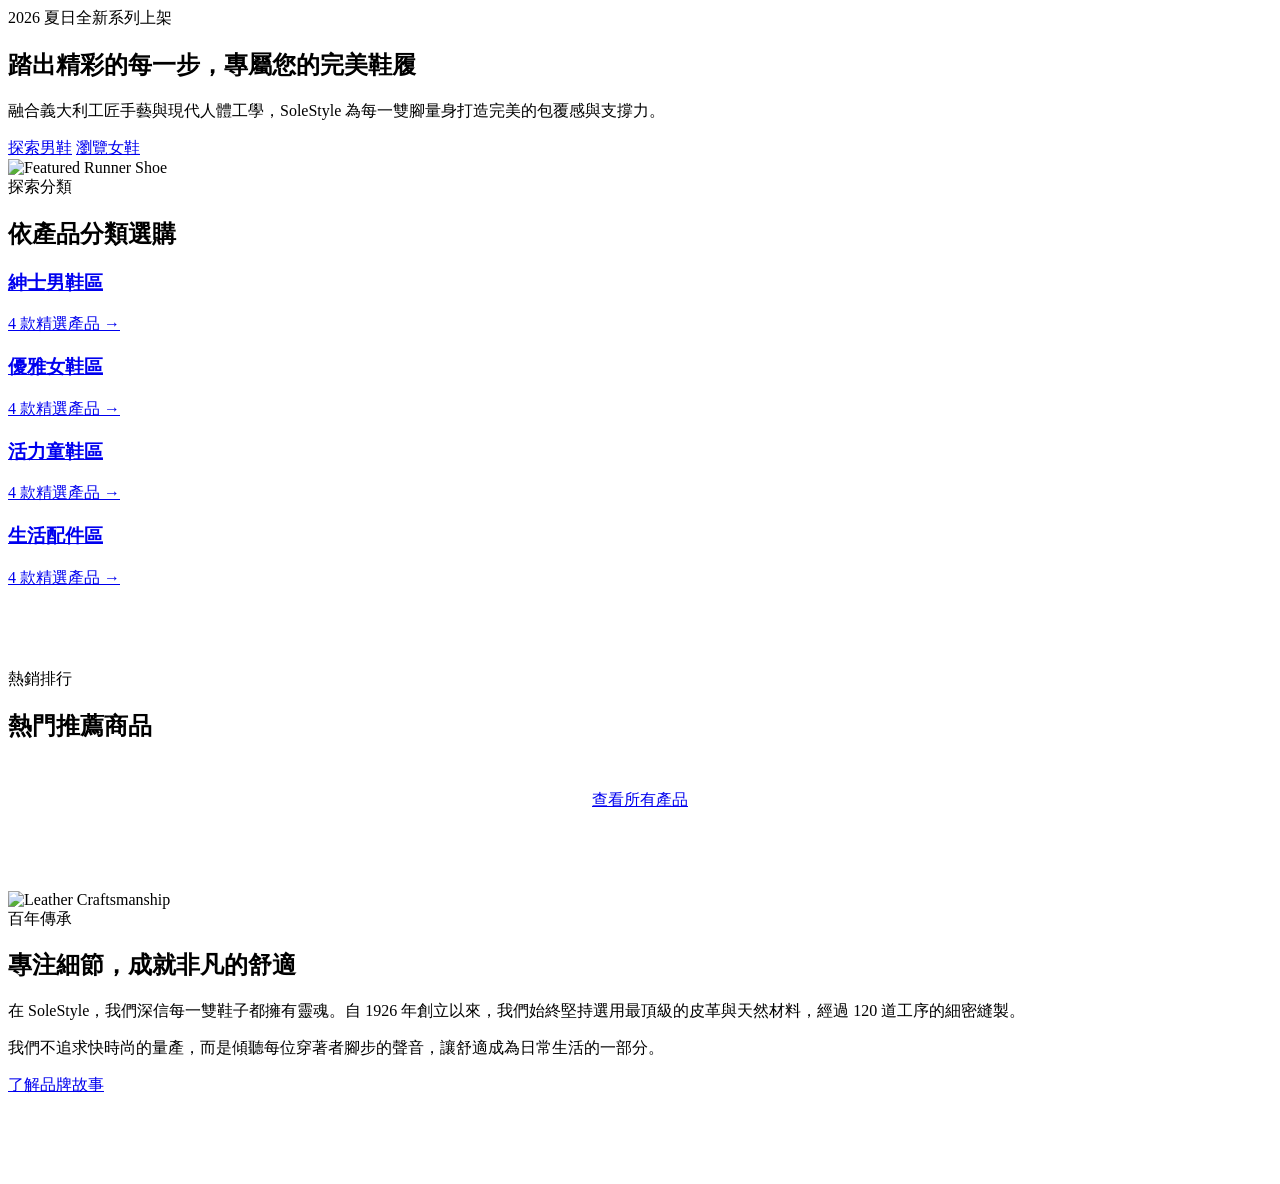
==== index.html @ 4427c2bb "Add files via upload" ====
<!DOCTYPE html>
<html lang="zh-Hant">
<head>
  <meta charset="UTF-8">
  <meta name="viewport" content="width=device-width, initial-scale=1.0">
  <title>丁丁的頂級奢華鞋履工坊</title>
  <meta name="description" content="SoleStyle 鞋履工坊結合傳統手工工藝與現代科技，為您打造極致舒適且品味出眾的男鞋、女鞋與童鞋。歡迎探索我們的經典與流行款式。">
   <meta name="keywords" content="手工工藝,現代科技,男鞋,女鞋,童鞋,高級">
  <link rel="stylesheet" href="css/styles.css">
</head>
<body>

  <!-- Global Navigation Header -->
  <header id="global-header"></header>

  <!-- Hero Section -->
  <section class="hero">
    <div class="hero-container">
      <div class="hero-content">
        <span class="hero-tagline">2026 夏日全新系列上架</span>
        <h1 class="hero-title">踏出精彩的每一步，專屬您的完美鞋履</h1>
        <p class="hero-description">
          融合義大利工匠手藝與現代人體工學，SoleStyle 為每一雙腳量身打造完美的包覆感與支撐力。
        </p>
        <div class="hero-actions">
          <a href="mens.html" class="btn btn-primary">探索男鞋</a>
          <a href="womens.html" class="btn btn-secondary">瀏覽女鞋</a>
        </div>
      </div>
      <div class="hero-image-container">
        <div class="hero-image-glow"></div>
        <img src="assets/images/men_2.png" alt="Featured Runner Shoe" class="hero-img">
      </div>
    </div>
  </section>

  <!-- Categories Section -->
  <section class="container">
    <div class="section-header">
      <span class="section-subtitle">探索分類</span>
      <h2 class="section-title">依產品分類選購</h2>
    </div>
    <div class="categories-showcase">
      <!-- Men's -->
      <a href="mens.html" class="category-card">
        <div class="category-card-bg" style="background-image: url('assets/images/men_1.png');"></div>
        <div class="category-card-overlay">
          <h3 class="category-card-name">紳士男鞋區</h3>
          <span class="category-card-count">4 款精選產品 &rarr;</span>
        </div>
      </a>
      <!-- Women's -->
      <a href="womens.html" class="category-card">
        <div class="category-card-bg" style="background-image: url('assets/images/women_1.png');"></div>
        <div class="category-card-overlay">
          <h3 class="category-card-name">優雅女鞋區</h3>
          <span class="category-card-count">4 款精選產品 &rarr;</span>
        </div>
      </a>
      <!-- Kids' -->
      <a href="kids.html" class="category-card">
        <div class="category-card-bg" style="background-image: url('assets/images/kids_1.png');"></div>
        <div class="category-card-overlay">
          <h3 class="category-card-name">活力童鞋區</h3>
          <span class="category-card-count">4 款精選產品 &rarr;</span>
        </div>
      </a>
      <!-- Others -->
      <a href="others.html" class="category-card">
        <div class="category-card-bg" style="background-image: url('assets/images/other_4.png');"></div>
        <div class="category-card-overlay">
          <h3 class="category-card-name">生活配件區</h3>
          <span class="category-card-count">4 款精選產品 &rarr;</span>
        </div>
      </a>
    </div>
  </section>

  <!-- Featured Products Section -->
  <section class="container" style="border-top: 1px solid var(--border-dark); padding-top: 5rem;">
    <div class="section-header">
      <span class="section-subtitle">熱銷排行</span>
      <h2 class="section-title">熱門推薦商品</h2>
    </div>
    <div class="product-grid" id="featured-products-grid">
      <!-- JS dynamically renders this -->
    </div>
    <div style="text-align: center; margin-top: 3rem;">
      <a href="mens.html" class="btn btn-secondary">查看所有產品</a>
    </div>
  </section>

  <!-- Brand Philosophy Section -->
  <section class="container" style="border-top: 1px solid var(--border-dark); padding-top: 5rem; padding-bottom: 5rem;">
    <div class="about-grid">
      <div class="about-img-frame">
        <img src="assets/images/other_3.png" alt="Leather Craftsmanship" style="width: 100%; aspect-ratio: 1.2; object-fit: cover;">
      </div>
      <div>
        <span class="section-subtitle" style="display: block; margin-bottom: 0.5rem;">百年傳承</span>
        <h2 class="about-title">專注細節，成就非凡的舒適</h2>
        <p class="about-text">
          在 SoleStyle，我們深信每一雙鞋子都擁有靈魂。自 1926 年創立以來，我們始終堅持選用最頂級的皮革與天然材料，經過 120 道工序的細密縫製。
        </p>
        <p class="about-text">
          我們不追求快時尚的量產，而是傾聽每位穿著者腳步的聲音，讓舒適成為日常生活的一部分。
        </p>
        <a href="about.html" class="btn btn-primary" style="margin-top: 1rem;">了解品牌故事</a>
      </div>
    </div>
  </section>

  <!-- Global Footer -->
  <footer id="global-footer"></footer>

  <!-- Global Cart Drawer Container -->
  <div id="global-cart-container"></div>

  <!-- Scripts -->
  <script src="js/products.js"></script>
  <script src="js/main.js"></script>
  <script>
    document.addEventListener('DOMContentLoaded', () => {
      // Render the first 4 products on the homepage as "featured"
      const featuredContainer = document.getElementById('featured-products-grid');
      if (featuredContainer && typeof products !== 'undefined') {
        // We take index 0, 4, 8, 12 to show one from each category
        const featuredList = [products[0], products[4], products[8], products[12]];
        let html = '';
        featuredList.forEach(p => {
          html += `
            <article class="product-card">
              <div class="product-badge">熱銷</div>
              <div class="product-image-wrapper">
                <a href="product-detail.html?id=${p.id}">
                  <img src="${p.image}" alt="${p.name}" class="product-card-img" loading="lazy">
                </a>
              </div>
              <div class="product-info">
                <span class="product-cat">${p.categoryLabel}</span>
                <h3 class="product-name">
                  <a href="product-detail.html?id=${p.id}">${p.name}</a>
                </h3>
                <div class="product-rating">
                  <span style="font-size: 1.1rem;">★</span>
                  <span style="font-weight: 600;">${p.rating}</span>
                  <span class="product-rating-count">(${p.reviewsCount} 評價)</span>
                </div>
                <div class="product-footer">
                  <span class="product-price">${p.price.toLocaleString()}</span>
                  <a href="product-detail.html?id=${p.id}" class="view-detail-btn" aria-label="查看詳情">
                    <svg xmlns="http://www.w3.org/2000/svg" width="18" height="18" viewBox="0 0 24 24" fill="none" stroke="currentColor" stroke-width="2" stroke-linecap="round" stroke-linejoin="round"><line x1="5" y1="12" x2="19" y2="12"/><polyline points="12 5 19 12 12 19"/></svg>
                  </a>
                </div>
              </div>
            </article>
          `;
        });
        featuredContainer.innerHTML = html;
      }
    });
  </script>
</body>
</html>
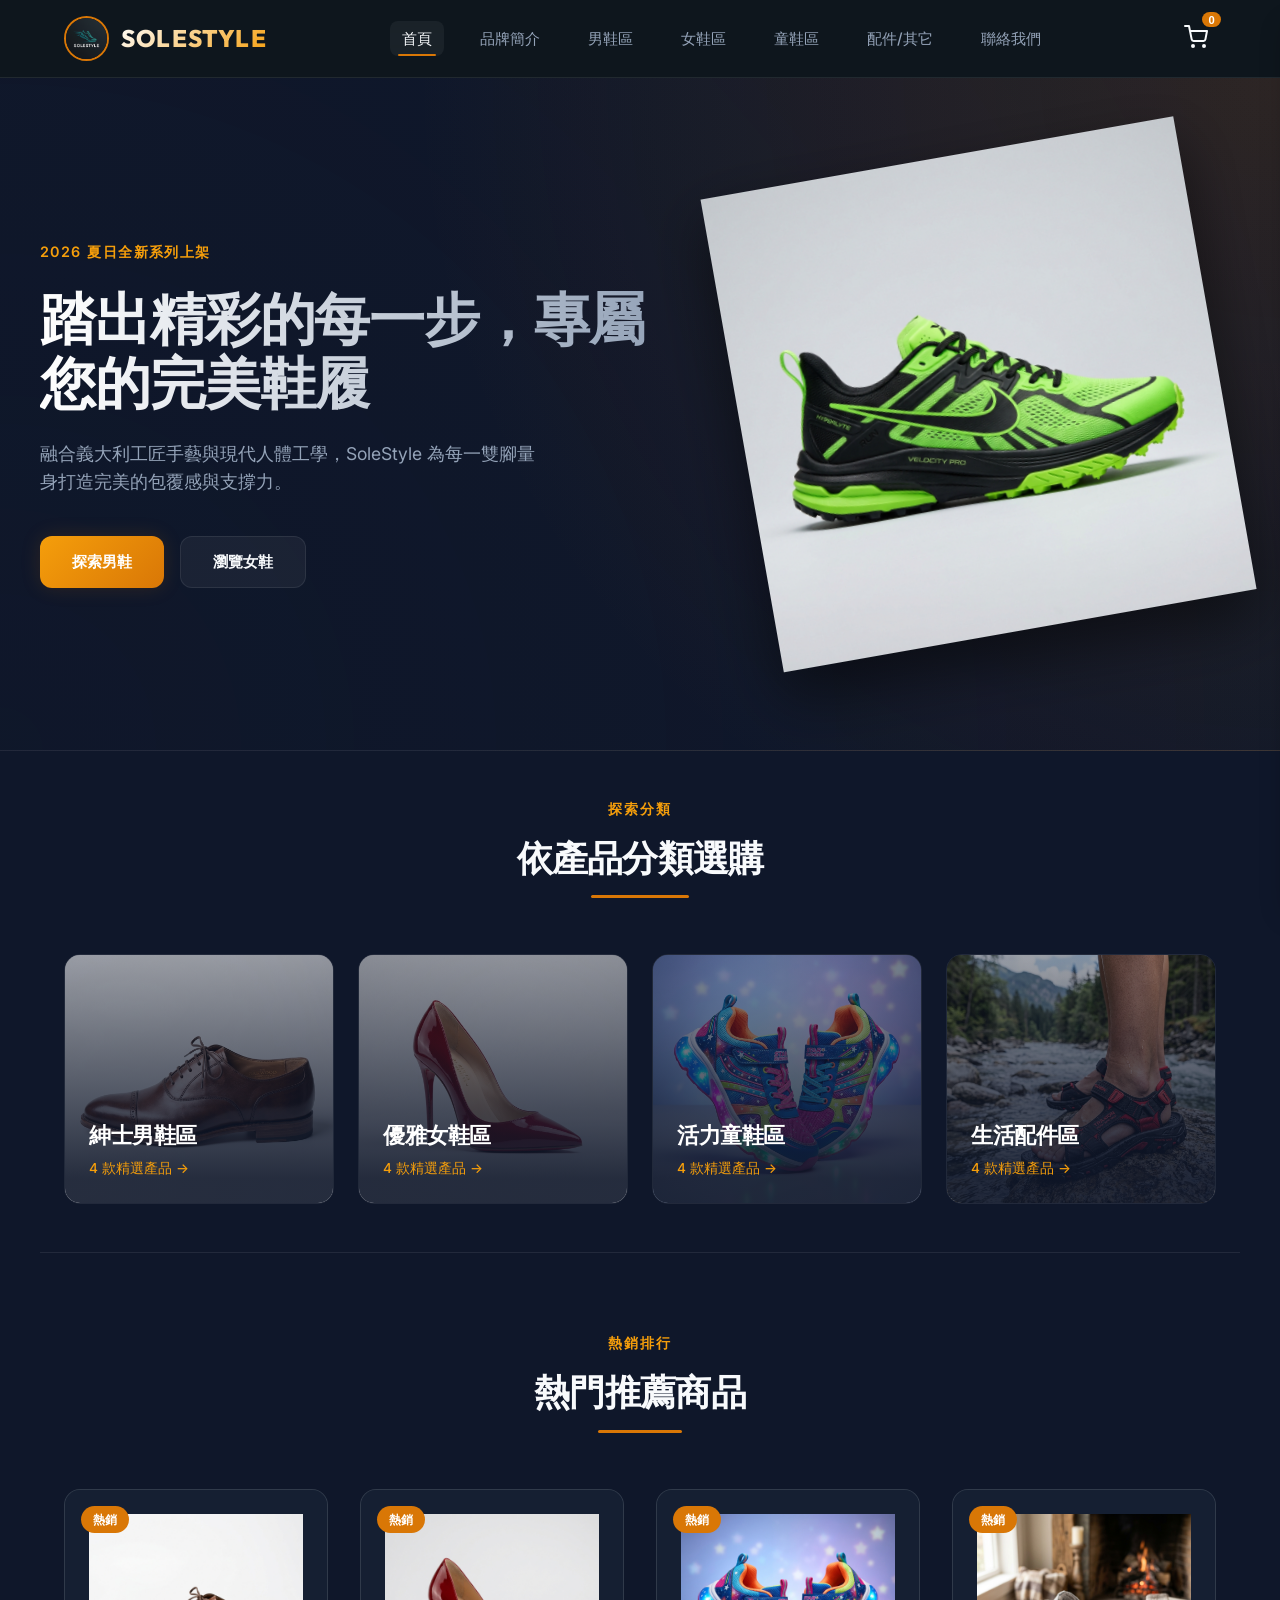
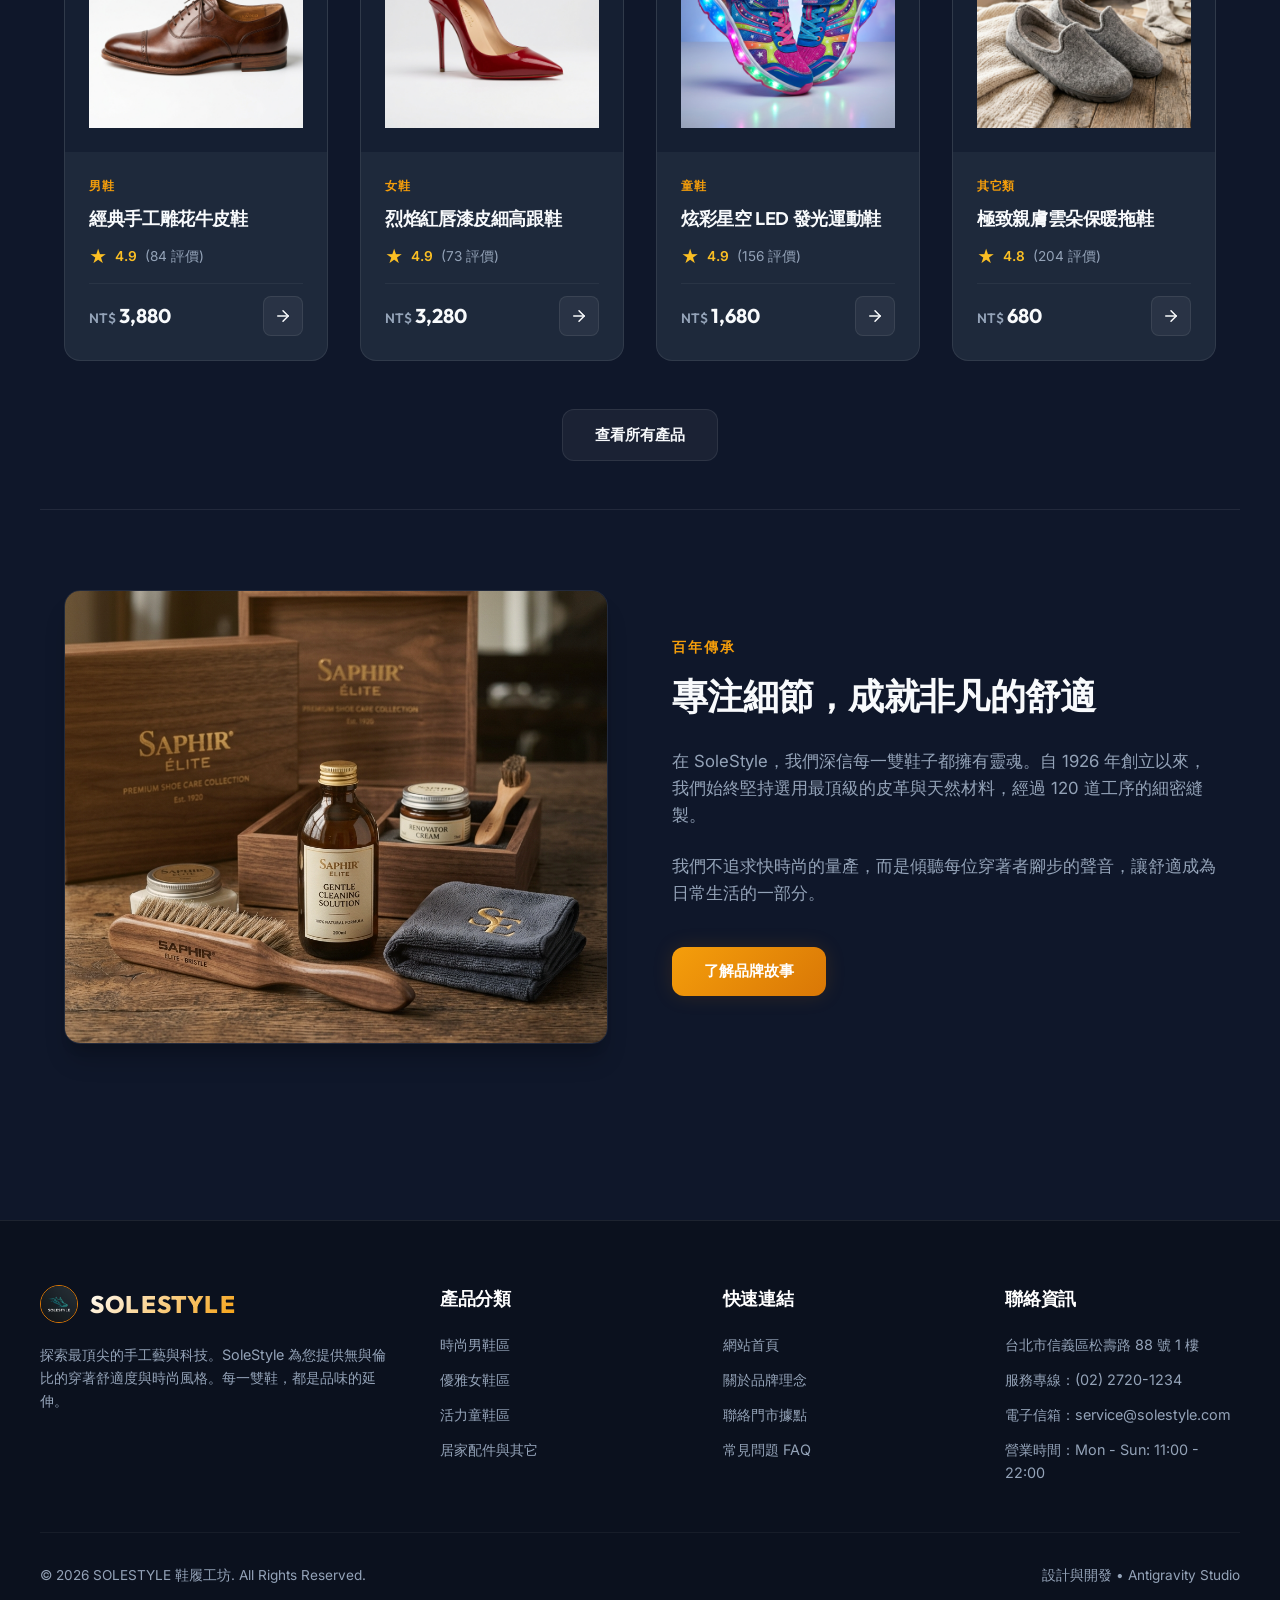
==== commit 589a8601: "Add files via upload" ====
--- a/index.html
+++ b/index.html
@@ -6,7 +6,7 @@
   <title>丁丁的頂級奢華鞋履工坊</title>
   <meta name="description" content="SoleStyle 鞋履工坊結合傳統手工工藝與現代科技，為您打造極致舒適且品味出眾的男鞋、女鞋與童鞋。歡迎探索我們的經典與流行款式。">
    <meta name="keywords" content="手工工藝,現代科技,男鞋,女鞋,童鞋,高級">
-  <link rel="stylesheet" href="css/styles.css">
+  <link rel="stylesheet" href="./css/styles.css">
 </head>
 <body>
 
@@ -29,7 +29,7 @@
       </div>
       <div class="hero-image-container">
         <div class="hero-image-glow"></div>
-        <img src="assets/images/men_2.png" alt="Featured Runner Shoe" class="hero-img">
+        <img src="./assets/images/men_2.png" alt="Featured Runner Shoe" class="hero-img">
       </div>
     </div>
   </section>
@@ -94,7 +94,7 @@
   <section class="container" style="border-top: 1px solid var(--border-dark); padding-top: 5rem; padding-bottom: 5rem;">
     <div class="about-grid">
       <div class="about-img-frame">
-        <img src="assets/images/other_3.png" alt="Leather Craftsmanship" style="width: 100%; aspect-ratio: 1.2; object-fit: cover;">
+        <img src="./assets/images/other_3.png" alt="Leather Craftsmanship" style="width: 100%; aspect-ratio: 1.2; object-fit: cover;">
       </div>
       <div>
         <span class="section-subtitle" style="display: block; margin-bottom: 0.5rem;">百年傳承</span>
--- a/css/styles.css
+++ b/css/styles.css
@@ -0,0 +1,1221 @@
+/* Import Google Fonts - Outfit and Inter */
+@import url('https://fonts.googleapis.com/css2?family=Inter:wght@300;400;500;600;700&family=Outfit:wght@300;400;500;600;700;800&display=swap');
+
+/* CSS Variables for design system */
+:root {
+  --font-primary: 'Inter', sans-serif;
+  --font-heading: 'Outfit', sans-serif;
+
+  /* Premium Slate Dark/Luxurious Theme */
+  --bg-dark: #0f172a;      /* Slate 900 */
+  --bg-card: #1e293b;      /* Slate 800 */
+  --bg-light: #f8fafc;     /* Slate 50 */
+  --text-dark: #f8fafc;    /* Slate 50 */
+  --text-light: #0f172a;   /* Slate 900 */
+  --text-muted: #64748b;   /* Slate 500 */
+  --text-muted-dark: #94a3b8; /* Slate 400 */
+  
+  /* Accent Colors */
+  --accent: #d97706;       /* Warm Amber 600 */
+  --accent-light: #f59e0b; /* Amber 500 */
+  --accent-hover: #b45309; /* Amber 700 */
+  --accent-rgb: 217, 119, 6;
+  
+  /* Borders & Shadows */
+  --border-dark: rgba(255, 255, 255, 0.08);
+  --border-light: rgba(15, 23, 42, 0.08);
+  --shadow-sm: 0 1px 2px 0 rgba(0, 0, 0, 0.05);
+  --shadow-md: 0 4px 6px -1px rgba(0, 0, 0, 0.1), 0 2px 4px -1px rgba(0, 0, 0, 0.06);
+  --shadow-lg: 0 10px 15px -3px rgba(0, 0, 0, 0.1), 0 4px 6px -2px rgba(0, 0, 0, 0.05);
+  --shadow-premium: 0 20px 25px -5px rgba(0, 0, 0, 0.2), 0 10px 10px -5px rgba(0, 0, 0, 0.1);
+  --shadow-glow: 0 0 20px rgba(217, 119, 6, 0.15);
+  
+  /* Transitions */
+  --transition-fast: 0.2s cubic-bezier(0.4, 0, 0.2, 1);
+  --transition-normal: 0.3s cubic-bezier(0.4, 0, 0.2, 1);
+  --transition-slow: 0.5s cubic-bezier(0.4, 0, 0.2, 1);
+
+  --radius-sm: 8px;
+  --radius-md: 12px;
+  --radius-lg: 16px;
+  --radius-full: 9999px;
+  
+  /* Layout */
+  --container-max: 1200px;
+}
+
+/* Reset & Base Styles */
+* {
+  margin: 0;
+  padding: 0;
+  box-sizing: border-box;
+}
+
+body {
+  font-family: var(--font-primary);
+  background-color: var(--bg-dark);
+  color: var(--text-dark);
+  line-height: 1.6;
+  overflow-x: hidden;
+}
+
+/* Typography */
+h1, h2, h3, h4, h5, h6 {
+  font-family: var(--font-heading);
+  font-weight: 700;
+  letter-spacing: -0.02em;
+}
+
+a {
+  color: inherit;
+  text-decoration: none;
+  transition: var(--transition-fast);
+}
+
+img {
+  max-width: 100%;
+  height: auto;
+  display: block;
+}
+
+/* Header & Navigation (Glassmorphism) */
+header {
+  position: sticky;
+  top: 0;
+  z-index: 100;
+  background: rgba(15, 23, 26, 0.75);
+  backdrop-filter: blur(16px);
+  -webkit-backdrop-filter: blur(16px);
+  border-bottom: 1px solid var(--border-dark);
+  transition: var(--transition-normal);
+}
+
+.header-container {
+  max-width: var(--container-max);
+  margin: 0 auto;
+  padding: 1rem 1.5rem;
+  display: flex;
+  align-items: center;
+  justify-content: space-between;
+}
+
+.logo-link {
+  display: flex;
+  align-items: center;
+  gap: 0.75rem;
+}
+
+.logo-img {
+  width: 45px;
+  height: 45px;
+  object-fit: contain;
+  border-radius: 50%;
+  border: 2px solid var(--accent);
+}
+
+.logo-text {
+  font-family: var(--font-heading);
+  font-weight: 800;
+  font-size: 1.5rem;
+  letter-spacing: 0.05em;
+  background: linear-gradient(135deg, #fff 0%, var(--accent-light) 100%);
+  -webkit-background-clip: text;
+  -webkit-text-fill-color: transparent;
+}
+
+nav {
+  display: flex;
+  align-items: center;
+  gap: 1.5rem;
+}
+
+.nav-links {
+  display: flex;
+  list-style: none;
+  gap: 1.5rem;
+}
+
+.nav-link {
+  font-size: 0.95rem;
+  font-weight: 500;
+  padding: 0.5rem 0.75rem;
+  border-radius: var(--radius-sm);
+  color: var(--text-muted-dark);
+  position: relative;
+}
+
+.nav-link:hover, .nav-link.active {
+  color: var(--text-dark);
+  background-color: rgba(255, 255, 255, 0.05);
+}
+
+.nav-link.active::after {
+  content: '';
+  position: absolute;
+  bottom: 0;
+  left: 15%;
+  width: 70%;
+  height: 2px;
+  background-color: var(--accent);
+  border-radius: var(--radius-full);
+}
+
+/* Header Cart Icon & CTA */
+.header-actions {
+  display: flex;
+  align-items: center;
+  gap: 1rem;
+}
+
+.cart-btn {
+  background: none;
+  border: none;
+  color: var(--text-dark);
+  cursor: pointer;
+  padding: 0.5rem;
+  position: relative;
+  transition: var(--transition-fast);
+  border-radius: 50%;
+}
+
+.cart-btn:hover {
+  background-color: rgba(255, 255, 255, 0.05);
+  color: var(--accent-light);
+}
+
+.cart-count {
+  position: absolute;
+  top: -5px;
+  right: -5px;
+  background-color: var(--accent);
+  color: #fff;
+  font-size: 0.7rem;
+  font-weight: 700;
+  padding: 0.1rem 0.4rem;
+  border-radius: var(--radius-full);
+  min-width: 18px;
+  text-align: center;
+}
+
+/* Custom Hamburger Menu for mobile */
+.menu-toggle {
+  display: none;
+  flex-direction: column;
+  gap: 5px;
+  background: none;
+  border: none;
+  cursor: pointer;
+  padding: 0.5rem;
+}
+
+.menu-toggle span {
+  display: block;
+  width: 25px;
+  height: 2px;
+  background-color: var(--text-dark);
+  transition: var(--transition-fast);
+}
+
+/* Grid & Layout Containers */
+.container {
+  max-width: var(--container-max);
+  margin: 0 auto;
+  padding: 3rem 1.5rem;
+}
+
+/* Hero Section (Home) */
+.hero {
+  position: relative;
+  padding: 6rem 1.5rem;
+  background: radial-gradient(circle at top right, rgba(var(--accent-rgb), 0.15), transparent 60%),
+              radial-gradient(circle at bottom left, rgba(15, 23, 42, 0.8), rgba(15, 23, 42, 1));
+  border-bottom: 1px solid var(--border-dark);
+}
+
+.hero-container {
+  max-width: var(--container-max);
+  margin: 0 auto;
+  display: grid;
+  grid-template-columns: 1.2fr 1fr;
+  align-items: center;
+  gap: 4rem;
+}
+
+.hero-content {
+  display: flex;
+  flex-direction: column;
+  gap: 1.5rem;
+}
+
+.hero-tagline {
+  color: var(--accent-light);
+  font-weight: 600;
+  letter-spacing: 0.1em;
+  text-transform: uppercase;
+  font-size: 0.9rem;
+}
+
+.hero-title {
+  font-size: 3.5rem;
+  line-height: 1.15;
+  font-weight: 800;
+  background: linear-gradient(to right, #ffffff, #94a3b8);
+  -webkit-background-clip: text;
+  -webkit-text-fill-color: transparent;
+}
+
+.hero-description {
+  font-size: 1.1rem;
+  color: var(--text-muted-dark);
+  max-width: 500px;
+}
+
+.hero-actions {
+  display: flex;
+  gap: 1rem;
+  margin-top: 1rem;
+}
+
+.btn {
+  display: inline-flex;
+  align-items: center;
+  justify-content: center;
+  padding: 0.8rem 2rem;
+  font-weight: 600;
+  font-size: 0.95rem;
+  border-radius: var(--radius-md);
+  cursor: pointer;
+  transition: var(--transition-normal);
+  border: none;
+}
+
+.btn-primary {
+  background: linear-gradient(135deg, var(--accent-light) 0%, var(--accent) 100%);
+  color: #fff;
+  box-shadow: var(--shadow-glow);
+}
+
+.btn-primary:hover {
+  transform: translateY(-2px);
+  box-shadow: 0 0 30px rgba(217, 119, 6, 0.3);
+  background: linear-gradient(135deg, var(--accent) 0%, var(--accent-hover) 100%);
+}
+
+.btn-secondary {
+  background-color: rgba(255, 255, 255, 0.05);
+  color: var(--text-dark);
+  border: 1px solid var(--border-dark);
+}
+
+.btn-secondary:hover {
+  background-color: rgba(255, 255, 255, 0.1);
+  transform: translateY(-2px);
+}
+
+/* Feature Slider Mockup */
+.hero-image-container {
+  position: relative;
+  display: flex;
+  justify-content: center;
+  align-items: center;
+}
+
+.hero-image-glow {
+  position: absolute;
+  width: 80%;
+  height: 80%;
+  background: radial-gradient(circle, rgba(var(--accent-rgb), 0.35) 0%, transparent 70%);
+  z-index: 1;
+  filter: blur(20px);
+}
+
+.hero-img {
+  width: 100%;
+  max-width: 480px;
+  z-index: 2;
+  transform: rotate(-10deg) translateY(-20px);
+  filter: drop-shadow(0 25px 30px rgba(0,0,0,0.5));
+  animation: float 6s ease-in-out infinite;
+}
+
+@keyframes float {
+  0% { transform: rotate(-10deg) translateY(-20px); }
+  50% { transform: rotate(-7deg) translateY(-35px); }
+  100% { transform: rotate(-10deg) translateY(-20px); }
+}
+
+/* Section Header Styles */
+.section-header {
+  text-align: center;
+  margin-bottom: 3.5rem;
+}
+
+.section-subtitle {
+  color: var(--accent-light);
+  font-size: 0.85rem;
+  text-transform: uppercase;
+  font-weight: 600;
+  letter-spacing: 0.15em;
+  margin-bottom: 0.5rem;
+  display: block;
+}
+
+.section-title {
+  font-size: 2.25rem;
+  font-weight: 700;
+  position: relative;
+  display: inline-block;
+  padding-bottom: 0.75rem;
+}
+
+.section-title::after {
+  content: '';
+  position: absolute;
+  bottom: 0;
+  left: 30%;
+  width: 40%;
+  height: 3px;
+  background-color: var(--accent);
+  border-radius: var(--radius-full);
+}
+
+/* Product Cards Grid & Design */
+.product-grid {
+  display: grid;
+  grid-template-columns: repeat(auto-fill, minmax(260px, 1fr));
+  gap: 2rem;
+}
+
+.product-card {
+  background-color: var(--bg-card);
+  border: 1px solid var(--border-dark);
+  border-radius: var(--radius-lg);
+  overflow: hidden;
+  transition: var(--transition-normal);
+  display: flex;
+  flex-direction: column;
+  position: relative;
+}
+
+.product-card:hover {
+  transform: translateY(-8px);
+  border-color: rgba(var(--accent-rgb), 0.3);
+  box-shadow: var(--shadow-premium), var(--shadow-glow);
+}
+
+.product-image-wrapper {
+  position: relative;
+  background-color: #151f32; /* Slightly darker for contrast */
+  aspect-ratio: 1;
+  overflow: hidden;
+  display: flex;
+  justify-content: center;
+  align-items: center;
+  padding: 1.5rem;
+}
+
+.product-card-img {
+  width: 100%;
+  height: 100%;
+  object-fit: contain;
+  transition: var(--transition-slow);
+}
+
+.product-card:hover .product-card-img {
+  transform: scale(1.15) rotate(-5deg);
+}
+
+.product-badge {
+  position: absolute;
+  top: 1rem;
+  left: 1rem;
+  background-color: var(--accent);
+  color: #fff;
+  font-size: 0.75rem;
+  font-weight: 600;
+  padding: 0.25rem 0.75rem;
+  border-radius: var(--radius-full);
+  z-index: 10;
+}
+
+.product-info {
+  padding: 1.5rem;
+  display: flex;
+  flex-direction: column;
+  gap: 0.75rem;
+  flex-grow: 1;
+}
+
+.product-cat {
+  font-size: 0.75rem;
+  color: var(--accent-light);
+  text-transform: uppercase;
+  font-weight: 600;
+  letter-spacing: 0.05em;
+}
+
+.product-name {
+  font-size: 1.15rem;
+  font-weight: 600;
+  line-height: 1.3;
+  color: var(--text-dark);
+  /* Truncate at 2 lines */
+  display: -webkit-box;
+  -webkit-line-clamp: 1;
+  -webkit-box-orient: vertical;
+  overflow: hidden;
+}
+
+.product-rating {
+  display: flex;
+  align-items: center;
+  gap: 0.5rem;
+  font-size: 0.85rem;
+  color: #fbbf24; /* Gold Star */
+}
+
+.product-rating-count {
+  color: var(--text-muted-dark);
+}
+
+.product-footer {
+  display: flex;
+  align-items: center;
+  justify-content: space-between;
+  margin-top: auto;
+  padding-top: 0.75rem;
+  border-top: 1px solid rgba(255, 255, 255, 0.05);
+}
+
+.product-price {
+  font-family: var(--font-heading);
+  font-weight: 700;
+  font-size: 1.25rem;
+  color: var(--text-dark);
+}
+
+.product-price::before {
+  content: 'NT$ ';
+  font-size: 0.85rem;
+  font-weight: 600;
+  color: var(--text-muted-dark);
+}
+
+.view-detail-btn {
+  background-color: rgba(255,255,255,0.05);
+  border: 1px solid var(--border-dark);
+  color: var(--text-dark);
+  width: 40px;
+  height: 40px;
+  border-radius: var(--radius-sm);
+  display: flex;
+  align-items: center;
+  justify-content: center;
+  cursor: pointer;
+  transition: var(--transition-fast);
+}
+
+.view-detail-btn:hover {
+  background-color: var(--accent);
+  color: white;
+  border-color: var(--accent);
+}
+
+/* Category Grid (Home Page Category Entries) */
+.categories-showcase {
+  display: grid;
+  grid-template-columns: repeat(auto-fit, minmax(220px, 1fr));
+  gap: 1.5rem;
+  margin-top: 2rem;
+}
+
+.category-card {
+  position: relative;
+  border-radius: var(--radius-lg);
+  overflow: hidden;
+  height: 250px;
+  border: 1px solid var(--border-dark);
+  cursor: pointer;
+  transition: var(--transition-normal);
+}
+
+.category-card:hover {
+  transform: scale(1.03);
+  box-shadow: var(--shadow-lg), var(--shadow-glow);
+}
+
+.category-card-bg {
+  position: absolute;
+  top: 0;
+  left: 0;
+  width: 100%;
+  height: 100%;
+  background-size: cover;
+  background-position: center;
+  transition: var(--transition-slow);
+}
+
+.category-card:hover .category-card-bg {
+  transform: scale(1.1);
+}
+
+.category-card-overlay {
+  position: absolute;
+  top: 0;
+  left: 0;
+  width: 100%;
+  height: 100%;
+  background: linear-gradient(to top, rgba(15, 23, 42, 0.9) 10%, rgba(15, 23, 42, 0.4) 100%);
+  display: flex;
+  flex-direction: column;
+  justify-content: flex-end;
+  padding: 1.5rem;
+  z-index: 2;
+}
+
+.category-card-name {
+  font-size: 1.4rem;
+  font-weight: 700;
+  color: #fff;
+  margin-bottom: 0.25rem;
+}
+
+.category-card-count {
+  font-size: 0.85rem;
+  color: var(--accent-light);
+  font-weight: 500;
+}
+
+/* About Us Section Styles */
+.about-grid {
+  display: grid;
+  grid-template-columns: 1fr 1fr;
+  gap: 4rem;
+  align-items: center;
+}
+
+.about-img-frame {
+  position: relative;
+  border-radius: var(--radius-lg);
+  overflow: hidden;
+  box-shadow: var(--shadow-premium);
+  border: 1px solid var(--border-dark);
+}
+
+.about-img-frame::after {
+  content: '';
+  position: absolute;
+  inset: 0;
+  background: linear-gradient(135deg, rgba(var(--accent-rgb), 0.2), transparent 80%);
+}
+
+.about-title {
+  font-size: 2.25rem;
+  font-weight: 700;
+  margin-bottom: 1.5rem;
+}
+
+.about-text {
+  color: var(--text-muted-dark);
+  margin-bottom: 1.5rem;
+  font-size: 1.05rem;
+}
+
+.about-stats {
+  display: grid;
+  grid-template-columns: repeat(3, 1fr);
+  gap: 1.5rem;
+  margin-top: 2rem;
+  border-top: 1px solid var(--border-dark);
+  padding-top: 2rem;
+}
+
+.stat-item {
+  display: flex;
+  flex-direction: column;
+  gap: 0.25rem;
+}
+
+.stat-number {
+  font-family: var(--font-heading);
+  font-size: 2rem;
+  font-weight: 800;
+  color: var(--accent-light);
+  line-height: 1;
+}
+
+.stat-label {
+  font-size: 0.85rem;
+  color: var(--text-muted-dark);
+  font-weight: 500;
+}
+
+/* Contact Page Form & Layout */
+.contact-grid {
+  display: grid;
+  grid-template-columns: 1fr 1.2fr;
+  gap: 4rem;
+}
+
+.contact-info-panel {
+  background-color: var(--bg-card);
+  border: 1px solid var(--border-dark);
+  padding: 2.5rem;
+  border-radius: var(--radius-lg);
+  display: flex;
+  flex-direction: column;
+  gap: 2rem;
+}
+
+.contact-info-title {
+  font-size: 1.5rem;
+  font-weight: 700;
+  color: #fff;
+}
+
+.contact-item {
+  display: flex;
+  gap: 1rem;
+}
+
+.contact-icon {
+  width: 48px;
+  height: 48px;
+  border-radius: var(--radius-sm);
+  background-color: rgba(var(--accent-rgb), 0.1);
+  color: var(--accent-light);
+  display: flex;
+  align-items: center;
+  justify-content: center;
+  flex-shrink: 0;
+  font-size: 1.25rem;
+}
+
+.contact-item-details h4 {
+  font-size: 1.05rem;
+  font-weight: 600;
+  margin-bottom: 0.25rem;
+}
+
+.contact-item-details p {
+  color: var(--text-muted-dark);
+  font-size: 0.95rem;
+}
+
+.contact-form-panel {
+  background-color: var(--bg-card);
+  border: 1px solid var(--border-dark);
+  padding: 2.5rem;
+  border-radius: var(--radius-lg);
+  display: flex;
+  flex-direction: column;
+  gap: 1.5rem;
+}
+
+.form-group {
+  display: flex;
+  flex-direction: column;
+  gap: 0.5rem;
+}
+
+.form-group label {
+  font-size: 0.9rem;
+  font-weight: 500;
+  color: var(--text-muted-dark);
+}
+
+.form-control {
+  background-color: #151f32;
+  border: 1px solid var(--border-dark);
+  border-radius: var(--radius-sm);
+  padding: 0.75rem 1rem;
+  color: #fff;
+  font-family: var(--font-primary);
+  font-size: 0.95rem;
+  transition: var(--transition-fast);
+  outline: none;
+}
+
+.form-control:focus {
+  border-color: var(--accent);
+  box-shadow: 0 0 0 2px rgba(var(--accent-rgb), 0.2);
+}
+
+textarea.form-control {
+  resize: vertical;
+  min-height: 120px;
+}
+
+/* Product Detail Page Specific CSS */
+.detail-grid {
+  display: grid;
+  grid-template-columns: 1.1fr 1fr;
+  gap: 4rem;
+  margin-top: 1rem;
+}
+
+.detail-gallery {
+  display: flex;
+  flex-direction: column;
+  gap: 1rem;
+}
+
+.detail-img-container {
+  background-color: #151f32;
+  border: 1px solid var(--border-dark);
+  border-radius: var(--radius-lg);
+  aspect-ratio: 1;
+  display: flex;
+  align-items: center;
+  justify-content: center;
+  padding: 2rem;
+  overflow: hidden;
+}
+
+.detail-main-img {
+  width: 100%;
+  height: 100%;
+  object-fit: contain;
+  filter: drop-shadow(0 15px 20px rgba(0,0,0,0.4));
+  transition: var(--transition-normal);
+}
+
+.detail-info {
+  display: flex;
+  flex-direction: column;
+  gap: 1.5rem;
+}
+
+.detail-header {
+  display: flex;
+  flex-direction: column;
+  gap: 0.5rem;
+}
+
+.detail-category {
+  color: var(--accent-light);
+  font-weight: 600;
+  font-size: 0.9rem;
+  text-transform: uppercase;
+  letter-spacing: 0.05em;
+}
+
+.detail-title {
+  font-size: 2.5rem;
+  line-height: 1.2;
+}
+
+.detail-price {
+  font-family: var(--font-heading);
+  font-size: 2rem;
+  font-weight: 800;
+  color: #fff;
+  margin: 0.5rem 0;
+}
+
+.detail-price::before {
+  content: 'NT$ ';
+  font-size: 1.25rem;
+  font-weight: 600;
+  color: var(--text-muted-dark);
+}
+
+.detail-desc {
+  color: var(--text-muted-dark);
+  font-size: 1.05rem;
+}
+
+.detail-options {
+  border-top: 1px solid var(--border-dark);
+  border-bottom: 1px solid var(--border-dark);
+  padding: 1.5rem 0;
+  display: flex;
+  flex-direction: column;
+  gap: 1.5rem;
+}
+
+.option-group {
+  display: flex;
+  flex-direction: column;
+  gap: 0.75rem;
+}
+
+.option-title {
+  font-size: 0.95rem;
+  font-weight: 600;
+}
+
+.size-selector {
+  display: flex;
+  flex-wrap: wrap;
+  gap: 0.75rem;
+}
+
+.size-btn {
+  background-color: var(--bg-card);
+  border: 1px solid var(--border-dark);
+  color: var(--text-dark);
+  min-width: 50px;
+  height: 40px;
+  border-radius: var(--radius-sm);
+  display: flex;
+  align-items: center;
+  justify-content: center;
+  font-weight: 600;
+  font-size: 0.9rem;
+  cursor: pointer;
+  transition: var(--transition-fast);
+}
+
+.size-btn:hover {
+  border-color: var(--accent-light);
+}
+
+.size-btn.selected {
+  background-color: var(--accent);
+  border-color: var(--accent);
+  color: #fff;
+}
+
+.qty-input-wrapper {
+  display: flex;
+  align-items: center;
+  border: 1px solid var(--border-dark);
+  border-radius: var(--radius-sm);
+  width: 120px;
+  height: 40px;
+  background-color: var(--bg-card);
+  overflow: hidden;
+}
+
+.qty-btn {
+  background: none;
+  border: none;
+  color: var(--text-dark);
+  width: 40px;
+  height: 100%;
+  cursor: pointer;
+  font-size: 1.2rem;
+  display: flex;
+  align-items: center;
+  justify-content: center;
+}
+
+.qty-btn:hover {
+  background-color: rgba(255,255,255,0.05);
+}
+
+.qty-val {
+  width: 40px;
+  text-align: center;
+  font-weight: 600;
+  font-size: 1rem;
+}
+
+.detail-actions {
+  display: flex;
+  gap: 1rem;
+}
+
+.detail-specs {
+  display: flex;
+  flex-direction: column;
+  gap: 0.5rem;
+}
+
+.spec-item {
+  font-size: 0.95rem;
+  color: var(--text-muted-dark);
+  position: relative;
+  padding-left: 1.5rem;
+}
+
+.spec-item::before {
+  content: '✓';
+  position: absolute;
+  left: 0;
+  color: var(--accent-light);
+  font-weight: bold;
+}
+
+/* Footer Section */
+footer {
+  background-color: #0b111e;
+  border-top: 1px solid var(--border-dark);
+  color: var(--text-muted-dark);
+  padding: 4rem 1.5rem 2rem 1.5rem;
+  margin-top: 6rem;
+}
+
+.footer-grid {
+  max-width: var(--container-max);
+  margin: 0 auto;
+  display: grid;
+  grid-template-columns: 1.5fr repeat(3, 1fr);
+  gap: 3rem;
+  margin-bottom: 3rem;
+}
+
+.footer-col {
+  display: flex;
+  flex-direction: column;
+  gap: 1.25rem;
+}
+
+.footer-logo {
+  display: flex;
+  align-items: center;
+  gap: 0.75rem;
+}
+
+.footer-logo-img {
+  width: 38px;
+  height: 38px;
+  border-radius: 50%;
+  border: 1px solid var(--accent);
+}
+
+.footer-desc {
+  font-size: 0.9rem;
+}
+
+.footer-col-title {
+  color: #fff;
+  font-size: 1.1rem;
+  font-weight: 600;
+}
+
+.footer-links {
+  list-style: none;
+  display: flex;
+  flex-direction: column;
+  gap: 0.75rem;
+  font-size: 0.9rem;
+}
+
+.footer-links a:hover {
+  color: var(--accent-light);
+  padding-left: 5px;
+}
+
+.footer-bottom {
+  max-width: var(--container-max);
+  margin: 0 auto;
+  padding-top: 2rem;
+  border-top: 1px solid rgba(255, 255, 255, 0.05);
+  display: flex;
+  justify-content: space-between;
+  align-items: center;
+  font-size: 0.85rem;
+}
+
+/* Cart Overlay/Modal Drawer Style */
+.cart-drawer {
+  position: fixed;
+  top: 0;
+  right: -400px;
+  width: 100%;
+  max-width: 400px;
+  height: 100vh;
+  background-color: var(--bg-card);
+  border-left: 1px solid var(--border-dark);
+  box-shadow: var(--shadow-premium);
+  z-index: 200;
+  transition: right 0.4s cubic-bezier(0.4, 0, 0.2, 1);
+  display: flex;
+  flex-direction: column;
+}
+
+.cart-drawer.open {
+  right: 0;
+}
+
+.cart-drawer-header {
+  padding: 1.5rem;
+  border-bottom: 1px solid var(--border-dark);
+  display: flex;
+  justify-content: space-between;
+  align-items: center;
+}
+
+.cart-drawer-close {
+  background: none;
+  border: none;
+  color: var(--text-dark);
+  font-size: 1.5rem;
+  cursor: pointer;
+}
+
+.cart-drawer-body {
+  padding: 1.5rem;
+  flex-grow: 1;
+  overflow-y: auto;
+  display: flex;
+  flex-direction: column;
+  gap: 1.25rem;
+}
+
+.cart-empty-msg {
+  text-align: center;
+  color: var(--text-muted-dark);
+  margin: auto;
+}
+
+.cart-item {
+  display: flex;
+  gap: 1rem;
+  border-bottom: 1px solid rgba(255,255,255,0.05);
+  padding-bottom: 1rem;
+}
+
+.cart-item-img {
+  width: 60px;
+  height: 60px;
+  border-radius: var(--radius-sm);
+  background-color: #151f32;
+  object-fit: contain;
+  padding: 0.25rem;
+}
+
+.cart-item-details {
+  flex-grow: 1;
+  display: flex;
+  flex-direction: column;
+  gap: 0.25rem;
+}
+
+.cart-item-name {
+  font-size: 0.95rem;
+  font-weight: 600;
+}
+
+.cart-item-meta {
+  font-size: 0.8rem;
+  color: var(--text-muted-dark);
+}
+
+.cart-item-price {
+  font-weight: 700;
+  font-size: 0.9rem;
+}
+
+.cart-item-remove {
+  background: none;
+  border: none;
+  color: #ef4444;
+  cursor: pointer;
+  align-self: flex-start;
+  padding: 0.25rem;
+}
+
+.cart-drawer-footer {
+  padding: 1.5rem;
+  border-top: 1px solid var(--border-dark);
+  display: flex;
+  flex-direction: column;
+  gap: 1rem;
+}
+
+.cart-total-row {
+  display: flex;
+  justify-content: space-between;
+  font-weight: 700;
+  font-size: 1.1rem;
+}
+
+.cart-overlay-bg {
+  position: fixed;
+  top: 0;
+  left: 0;
+  width: 100vw;
+  height: 100vh;
+  background-color: rgba(0, 0, 0, 0.6);
+  z-index: 199;
+  display: none;
+}
+
+.cart-overlay-bg.open {
+  display: block;
+}
+
+/* Response Message Toast */
+.toast {
+  position: fixed;
+  bottom: 2rem;
+  right: 2rem;
+  background-color: var(--accent);
+  color: #fff;
+  padding: 1rem 1.5rem;
+  border-radius: var(--radius-md);
+  box-shadow: var(--shadow-premium);
+  font-weight: 600;
+  z-index: 300;
+  opacity: 0;
+  transform: translateY(20px);
+  transition: all 0.3s ease;
+}
+
+.toast.show {
+  opacity: 1;
+  transform: translateY(0);
+}
+
+/* Responsive Breakpoints */
+@media (max-width: 968px) {
+  .hero-container {
+    grid-template-columns: 1fr;
+    text-align: center;
+    gap: 2rem;
+  }
+  .hero-img {
+    transform: rotate(0) translateY(0);
+    margin: 0 auto;
+    animation: float-mobile 6s ease-in-out infinite;
+  }
+  @keyframes float-mobile {
+    0% { transform: translateY(0); }
+    50% { transform: translateY(-15px); }
+    100% { transform: translateY(0); }
+  }
+  .hero-actions {
+    justify-content: center;
+  }
+  .about-grid, .contact-grid, .detail-grid {
+    grid-template-columns: 1fr;
+    gap: 3rem;
+  }
+  .about-img-frame {
+    max-width: 500px;
+    margin: 0 auto;
+  }
+}
+
+@media (max-width: 768px) {
+  .menu-toggle {
+    display: flex;
+  }
+  nav {
+    display: none;
+  }
+  /* Mobile Menu Styles */
+  nav.mobile-open {
+    display: flex;
+    position: absolute;
+    top: 100%;
+    left: 0;
+    width: 100%;
+    background-color: var(--bg-card);
+    border-bottom: 1px solid var(--border-dark);
+    flex-direction: column;
+    padding: 1.5rem;
+    align-items: stretch;
+  }
+  .nav-links {
+    flex-direction: column;
+    gap: 1rem;
+  }
+  .footer-grid {
+    grid-template-columns: 1fr;
+    gap: 2rem;
+  }
+}
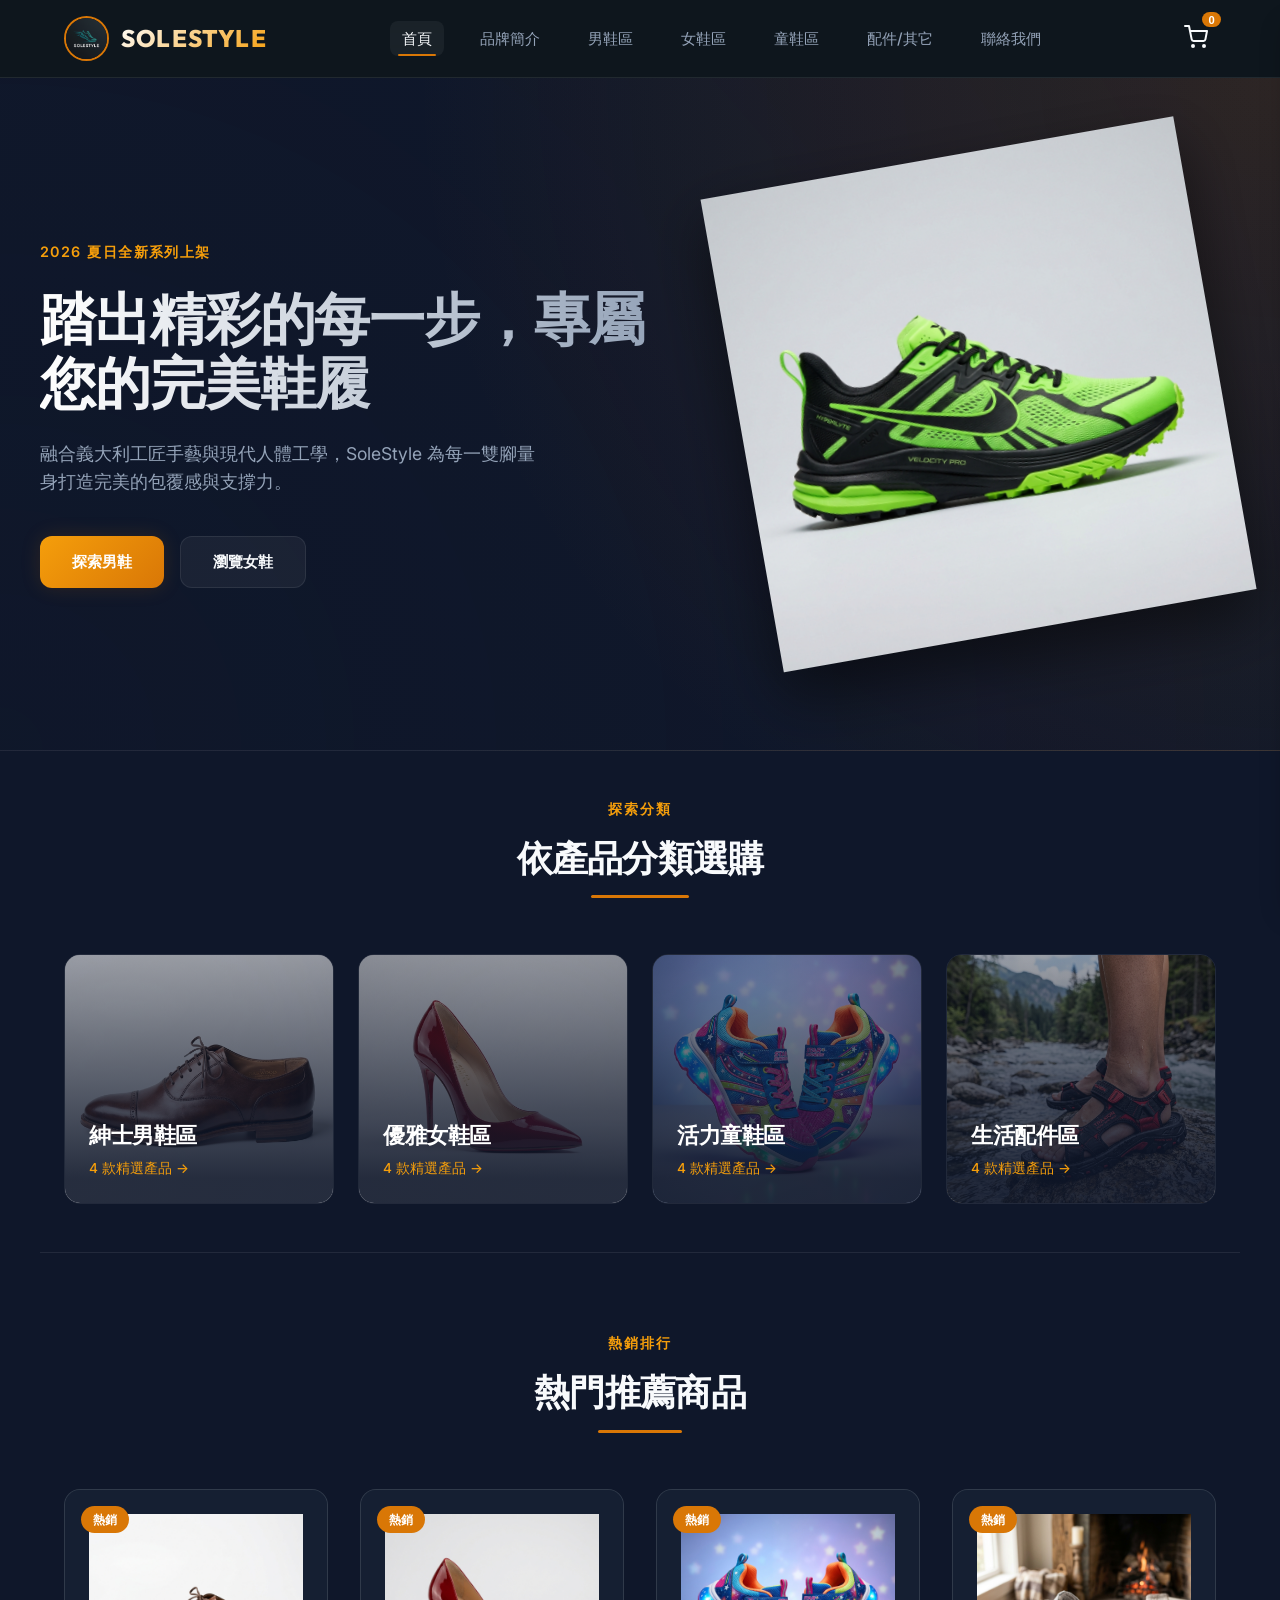
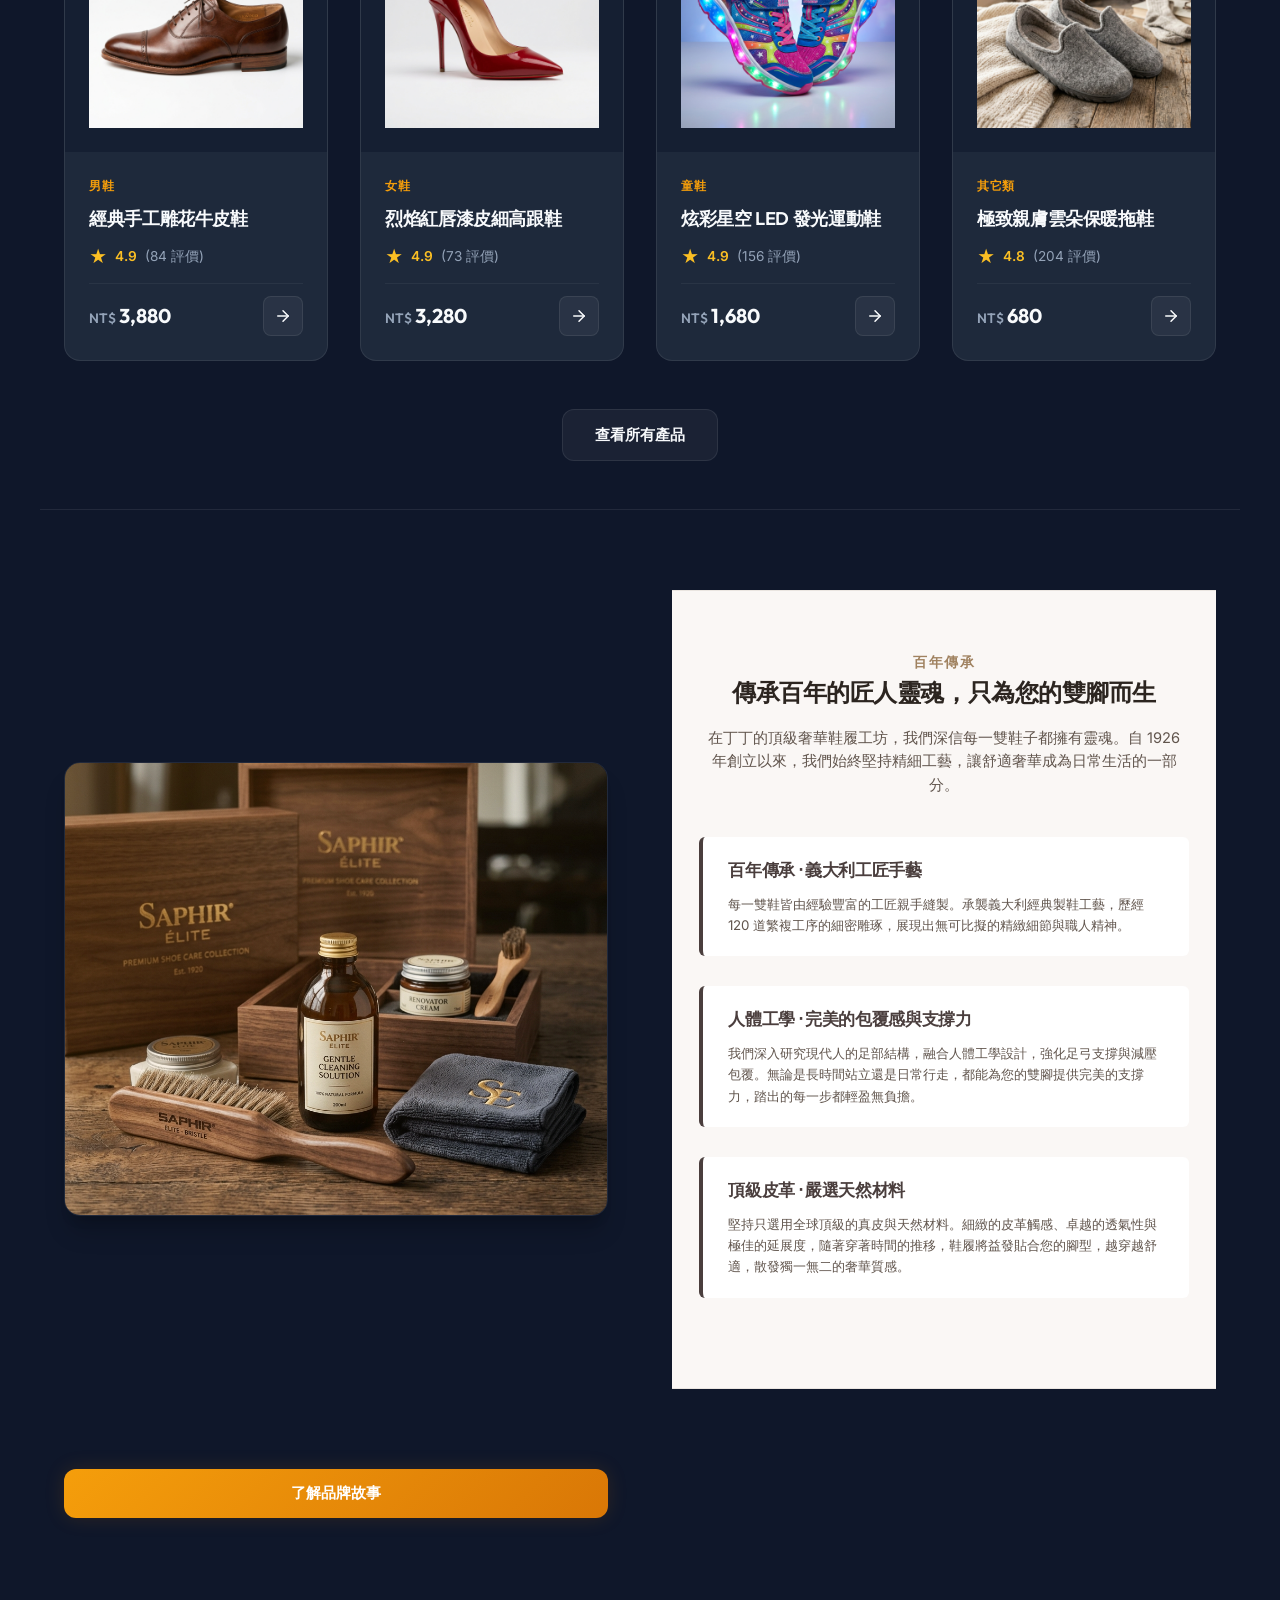
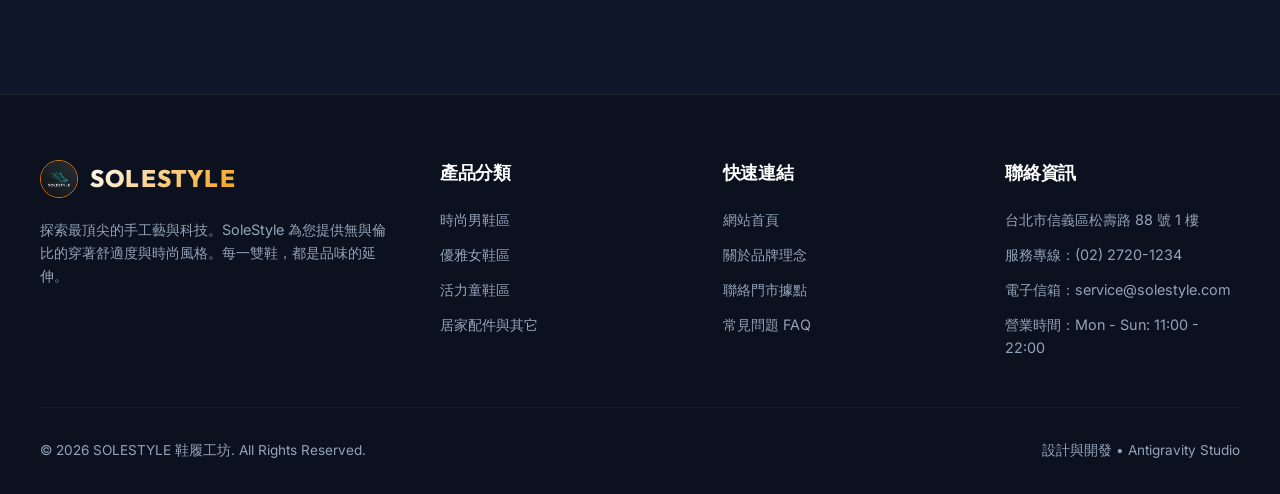
==== commit 258f6e8b: "Add files via upload" ====
--- a/index.html
+++ b/index.html
@@ -7,6 +7,7 @@
   <meta name="description" content="SoleStyle 鞋履工坊結合傳統手工工藝與現代科技，為您打造極致舒適且品味出眾的男鞋、女鞋與童鞋。歡迎探索我們的經典與流行款式。">
    <meta name="keywords" content="手工工藝,現代科技,男鞋,女鞋,童鞋,高級">
   <link rel="stylesheet" href="./css/styles.css">
+  <meta name="google-site-verification" content="5XmOD1vgsfYCaiJmmoLIDM8PhMebGfPzRrTI_aIdKUU" />
 </head>
 <body>
 
@@ -96,15 +97,36 @@
       <div class="about-img-frame">
         <img src="./assets/images/other_3.png" alt="Leather Craftsmanship" style="width: 100%; aspect-ratio: 1.2; object-fit: cover;">
       </div>
-      <div>
-        <span class="section-subtitle" style="display: block; margin-bottom: 0.5rem;">百年傳承</span>
-        <h2 class="about-title">專注細節，成就非凡的舒適</h2>
-        <p class="about-text">
-          在 SoleStyle，我們深信每一雙鞋子都擁有靈魂。自 1926 年創立以來，我們始終堅持選用最頂級的皮革與天然材料，經過 120 道工序的細密縫製。
-        </p>
-        <p class="about-text">
-          我們不追求快時尚的量產，而是傾聽每位穿著者腳步的聲音，讓舒適成為日常生活的一部分。
-        </p>
+  
+  </header>
+
+
+
+  <section style="padding: 60px 5%; background-color: #faf7f5; border-top: 1px solid #eae5e0; border-bottom: 1px solid #eae5e0; box-sizing: border-box;">
+    <div style="max-width: 700px; margin: 0 auto 40px auto; text-align: center; box-sizing: border-box;">
+      <span style="font-size: 10.5pt; color: #a08260; letter-spacing: 1.5px; font-weight: bold; display: block;">百年傳承</span>
+      <h2 style="font-size: 18pt; color: #2c2520; margin-bottom: 15px;">傳承百年的匠人靈魂，只為您的雙腳而生</h2>
+      <p style="font-size: 11pt; color: #61554d;">在丁丁的頂級奢華鞋履工坊，我們深信每一雙鞋子都擁有靈魂。自 1926 年創立以來，我們始終堅持精細工藝，讓舒適奢華成為日常生活的一部分。</p>
+    </div>
+
+    <div style="max-width: 800px; margin: 0 auto; box-sizing: border-box;">
+      <div style="margin-bottom: 30px; background: #ffffff; padding: 20px 25px; border-radius: 6px; border-left: 4px solid #4a3e3d; box-sizing: border-box;">
+        <h3 style="font-size: 12.5pt; color: #4a3e3d; margin-top: 0; margin-bottom: 10px;">百年傳承 ‧ 義大利工匠手藝</h3>
+        <p style="font-size: 10pt; color: #61554d; margin: 0;">每一雙鞋皆由經驗豐富的工匠親手縫製。承襲義大利經典製鞋工藝，歷經 120 道繁複工序的細密雕琢，展現出無可比擬的精緻細節與職人精神。</p>
+      </div>
+
+      <div style="margin-bottom: 30px; background: #ffffff; padding: 20px 25px; border-radius: 6px; border-left: 4px solid #4a3e3d; box-sizing: border-box;">
+        <h3 style="font-size: 12.5pt; color: #4a3e3d; margin-top: 0; margin-bottom: 10px;">人體工學 ‧ 完美的包覆感與支撐力</h3>
+        <p style="font-size: 10pt; color: #61554d; margin: 0;">我們深入研究現代人的足部結構，融合人體工學設計，強化足弓支撐與減壓包覆。無論是長時間站立還是日常行走，都能為您的雙腳提供完美的支撐力，踏出的每一步都輕盈無負擔。</p>
+      </div>
+
+      <div style="margin-bottom: 30px; background: #ffffff; padding: 20px 25px; border-radius: 6px; border-left: 4px solid #4a3e3d; box-sizing: border-box;">
+        <h3 style="font-size: 12.5pt; color: #4a3e3d; margin-top: 0; margin-bottom: 10px;">頂級皮革 ‧ 嚴選天然材料</h3>
+        <p style="font-size: 10pt; color: #61554d; margin: 0;">堅持只選用全球頂級的真皮與天然材料。細緻的皮革觸感、卓越的透氣性與極佳的延展度，隨著穿著時間的推移，鞋履將益發貼合您的腳型，越穿越舒適，散發獨一無二的奢華質感。</p>
+      </div>
+    </div>
+  </section>
+
         <a href="about.html" class="btn btn-primary" style="margin-top: 1rem;">了解品牌故事</a>
       </div>
     </div>
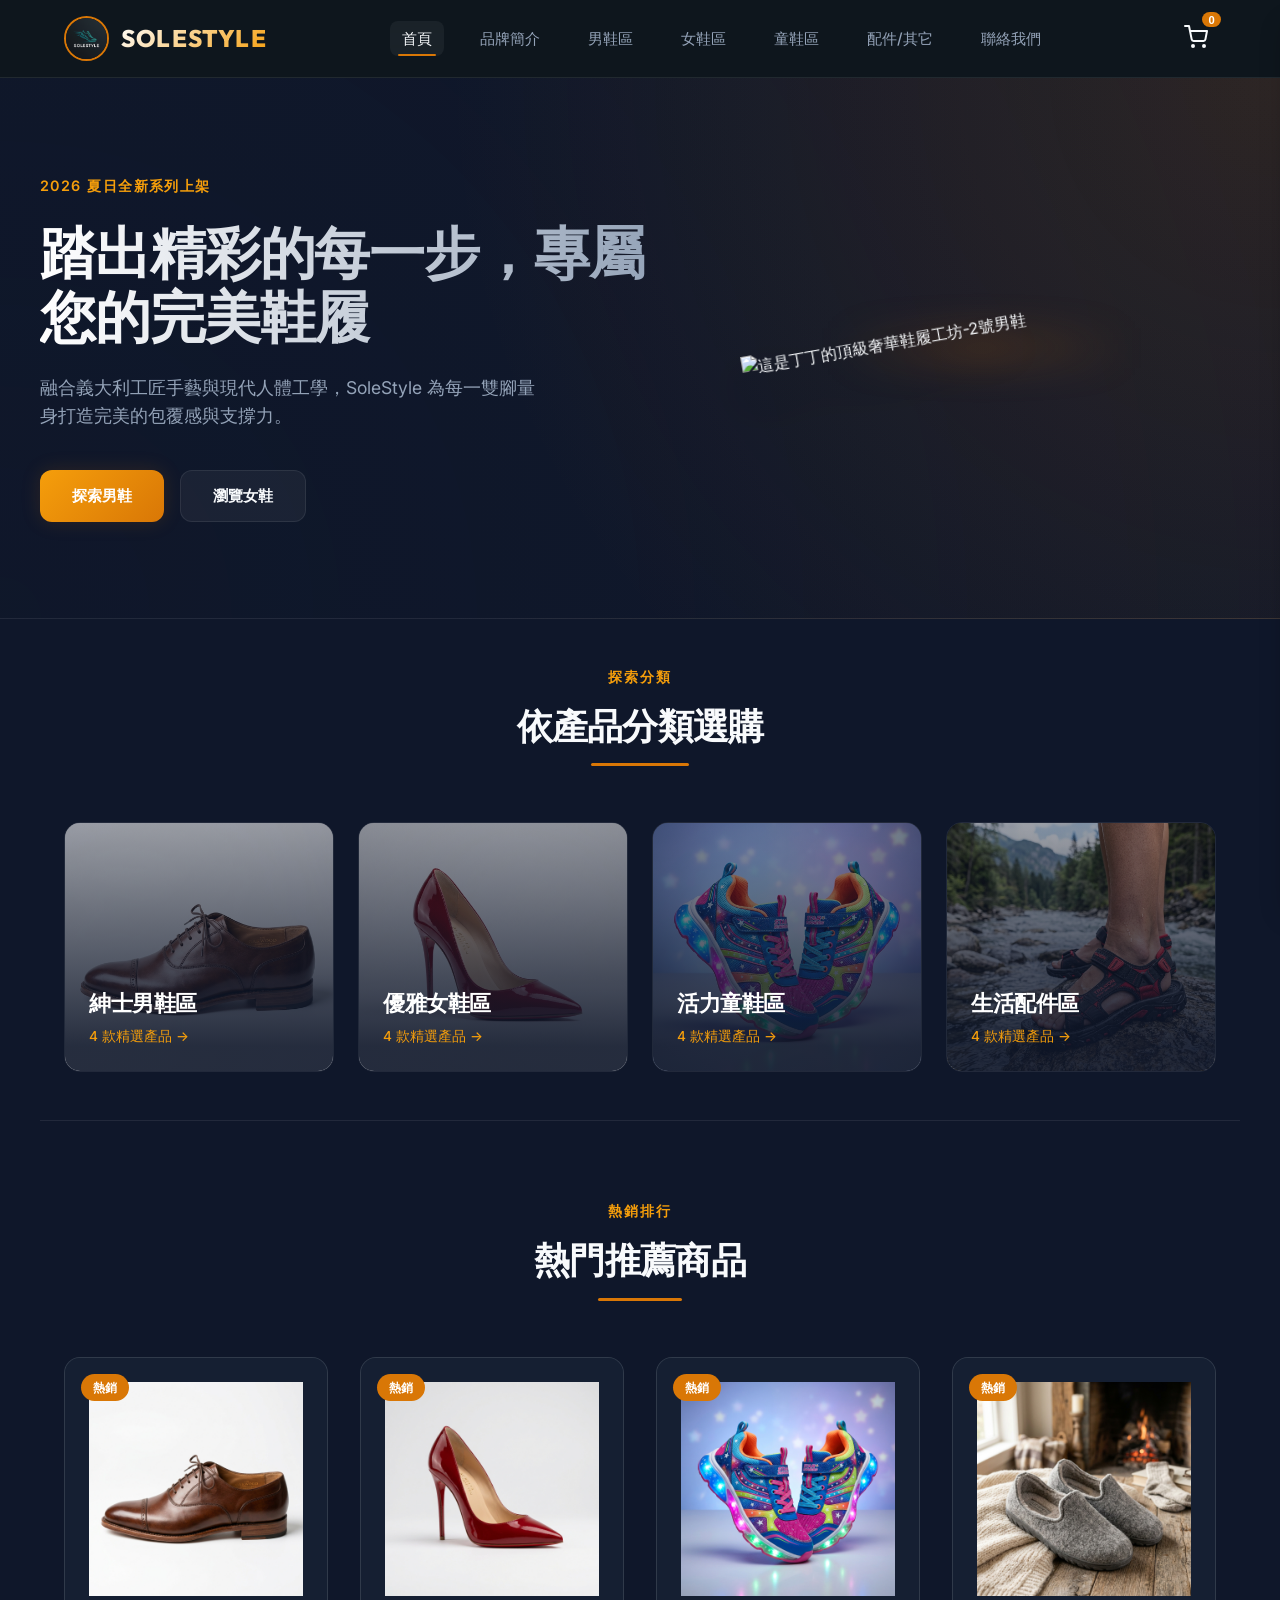
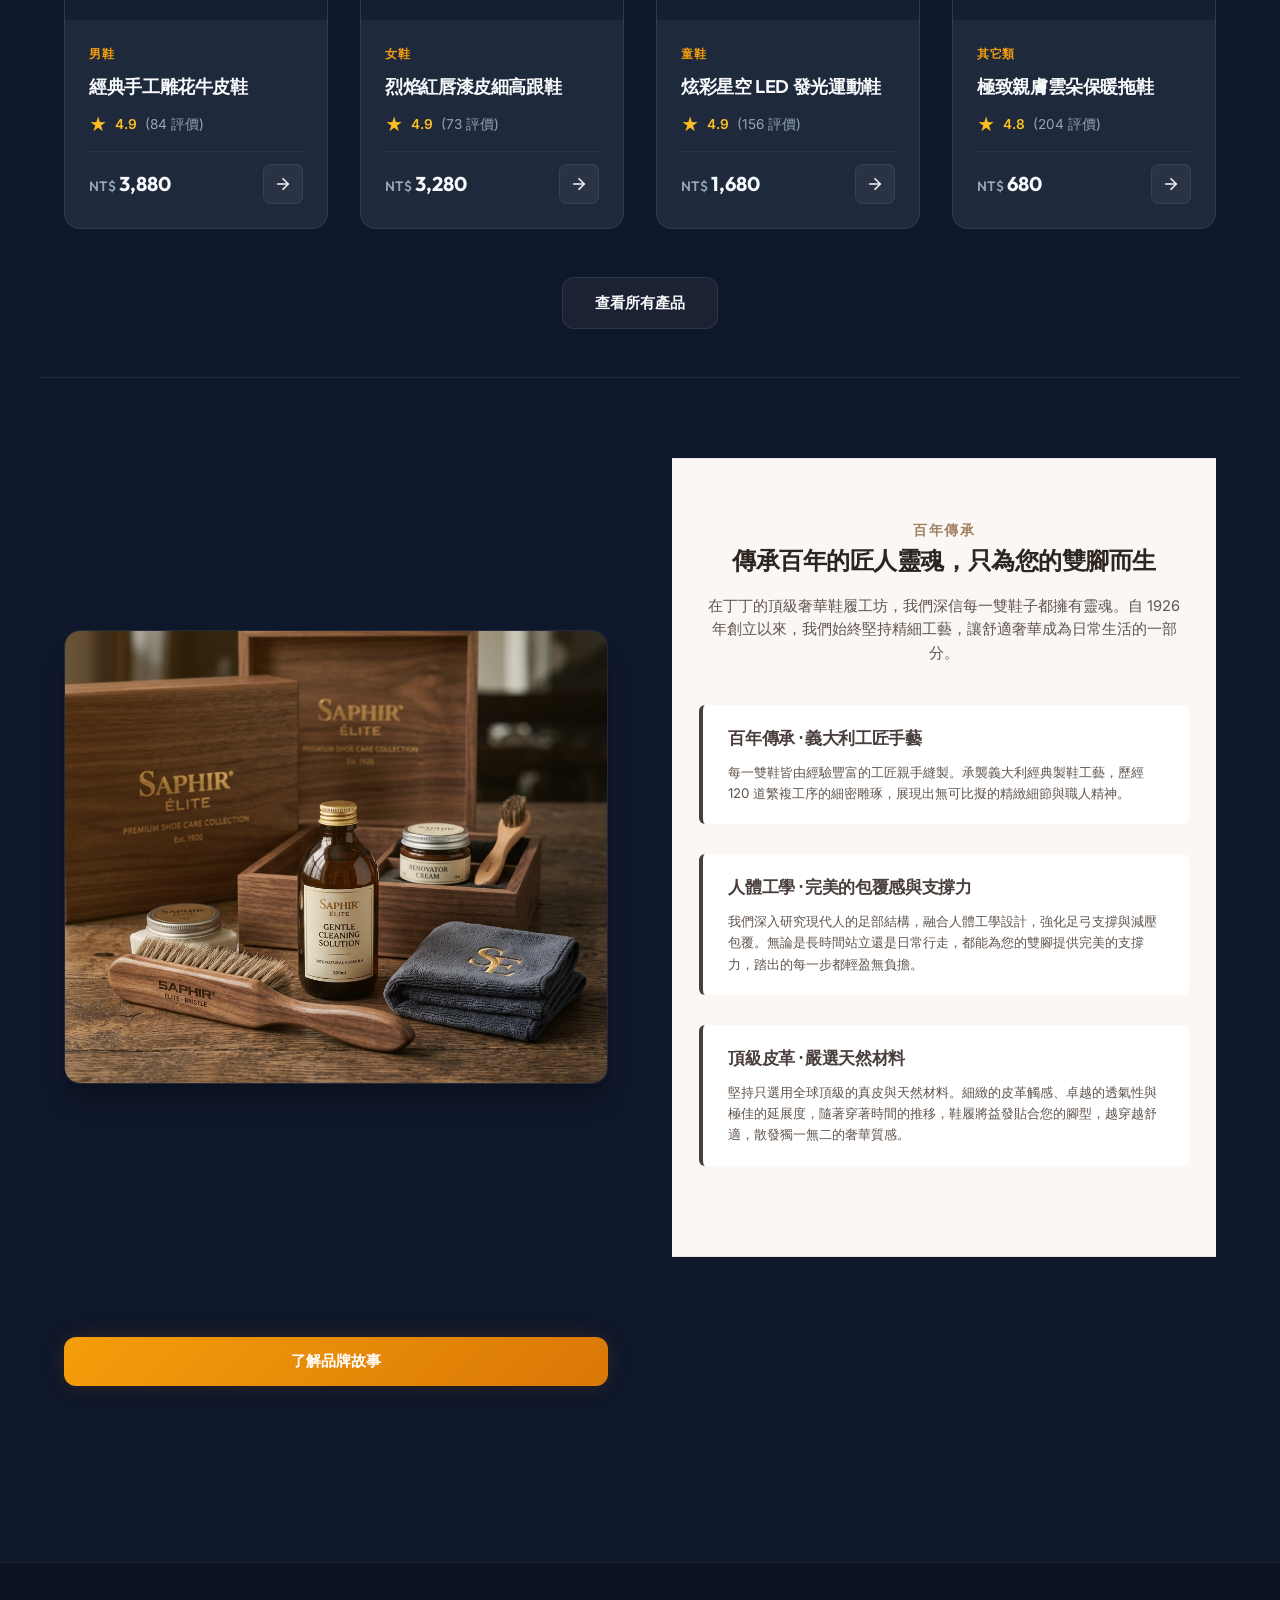
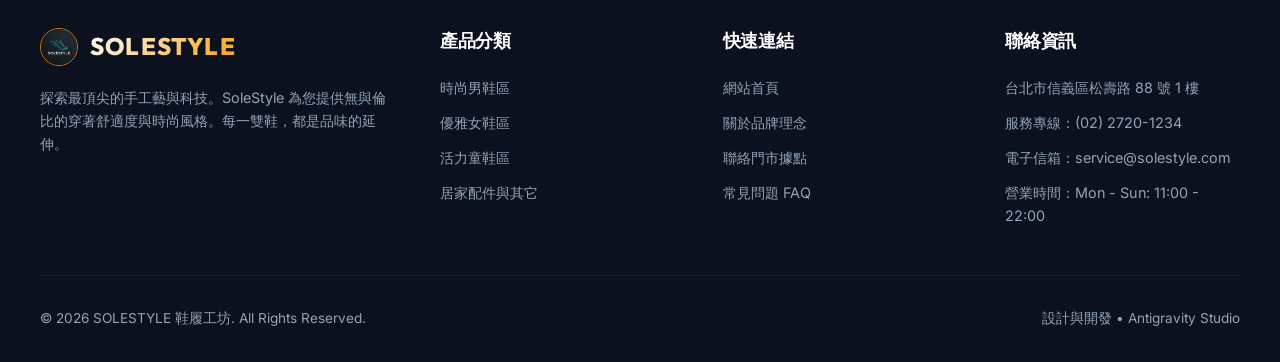
==== commit 74478093: "Add files via upload" ====
--- a/index.html
+++ b/index.html
@@ -30,7 +30,7 @@
       </div>
       <div class="hero-image-container">
         <div class="hero-image-glow"></div>
-        <img src="./assets/images/men_2.png" alt="Featured Runner Shoe" class="hero-img">
+        <img src="./assets/images/丁丁的頂級奢華鞋履工坊-2號男鞋.png" alt="這是丁丁的頂級奢華鞋履工坊-2號男鞋" class="hero-img" title="這是丁丁的頂級奢華鞋履工坊-2號男鞋">
       </div>
     </div>
   </section>
